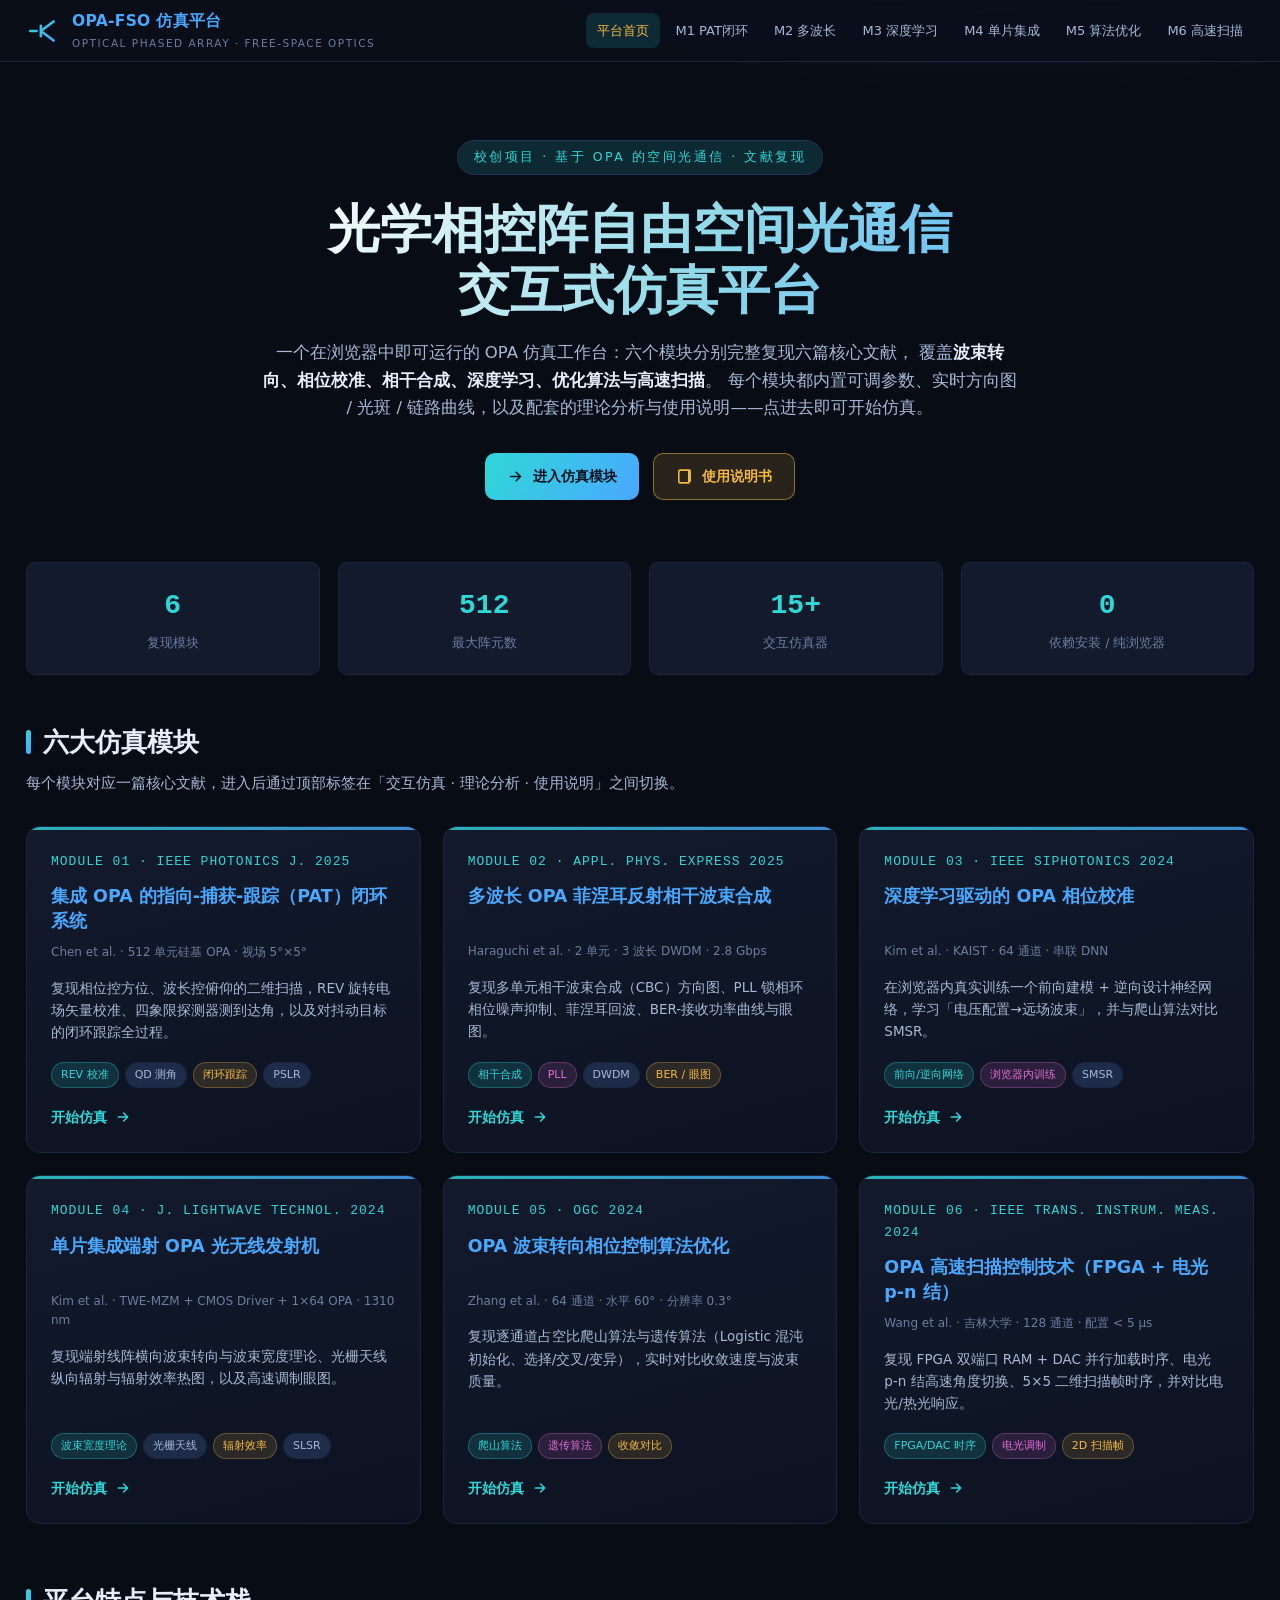
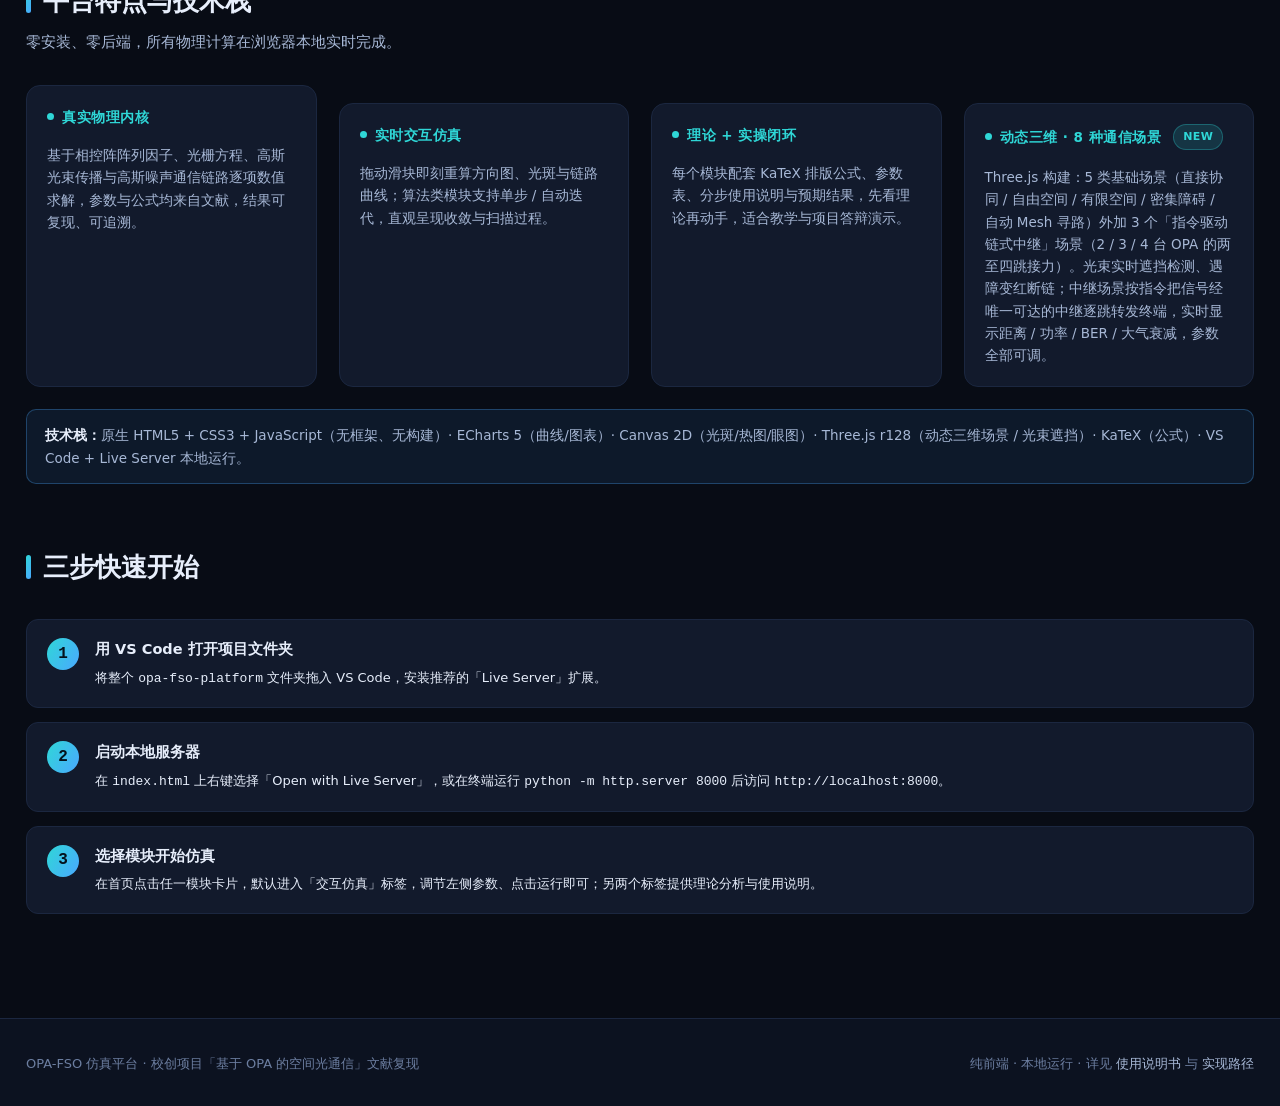
==== index.html @ 12d6d173 "deploy index.html" ====
<!DOCTYPE html>
<html lang="zh-CN">
<head>
<meta charset="UTF-8">
<meta name="viewport" content="width=device-width, initial-scale=1.0">
<title>OPA 自由空间光通信仿真平台</title>
<link rel="icon" href="data:image/svg+xml,%3Csvg xmlns='http://www.w3.org/2000/svg' viewBox='0 0 32 32'%3E%3Cdefs%3E%3ClinearGradient id='g' x1='0' y1='0' x2='1' y2='1'%3E%3Cstop offset='0' stop-color='%232fd7d7'/%3E%3Cstop offset='1' stop-color='%234aa8ff'/%3E%3C/linearGradient%3E%3C/defs%3E%3Cpath d='M4 16h6M14 16l12-9M14 16l12 9M14 11v10' stroke='url(%23g)' stroke-width='2.4' fill='none' stroke-linecap='round'/%3E%3C/svg%3E">
<link rel="stylesheet" href="https://miaoda.feishu.cn/fonts/css2?family=Noto+Sans+SC:wght@300;400;500;700;800&family=JetBrains+Mono:wght@400;600;700&display=swap">
<link rel="stylesheet" href="assets/css/style.css">
</head>
<body>

<!-- ============ 顶部导航 ============ -->
<header class="topbar">
  <a class="brand" href="index.html">
    <svg class="logo" viewBox="0 0 32 32">
      <defs><linearGradient id="lg" x1="0" y1="0" x2="1" y2="1">
        <stop offset="0" stop-color="#2fd7d7"/><stop offset="1" stop-color="#4aa8ff"/>
      </linearGradient></defs>
      <path d="M4 16h6M14 16l12-9M14 16l12 9M14 11v10" stroke="url(#lg)" stroke-width="2.4" fill="none" stroke-linecap="round"/>
    </svg>
    <span class="bt">OPA-FSO 仿真平台<small>OPTICAL PHASED ARRAY · FREE-SPACE OPTICS</small></span>
  </a>
  <nav class="topnav">
    <a class="home active" href="index.html">平台首页</a>
    <a href="modules/module1-pat.html">M1 PAT闭环</a>
    <a href="modules/module2-multiwavelength.html">M2 多波长</a>
    <a href="modules/module3-deeplearning.html">M3 深度学习</a>
    <a href="modules/module4-monolithic.html">M4 单片集成</a>
    <a href="modules/module5-algorithms.html">M5 算法优化</a>
    <a href="modules/module6-highspeed.html">M6 高速扫描</a>
  </nav>
</header>

<!-- ============ Hero ============ -->
<section class="hero">
  <span class="kicker">校创项目 · 基于 OPA 的空间光通信 · 文献复现</span>
  <h1>光学相控阵自由空间光通信<br>交互式仿真平台</h1>
  <p class="lead">
    一个在浏览器中即可运行的 OPA 仿真工作台：六个模块分别完整复现六篇核心文献，
    覆盖<strong style="color:var(--text)">波束转向、相位校准、相干合成、深度学习、优化算法与高速扫描</strong>。
    每个模块都内置可调参数、实时方向图 / 光斑 / 链路曲线，以及配套的理论分析与使用说明——点进去即可开始仿真。
  </p>
  <div class="hero-actions">
    <a class="btn primary" href="#modules">
      <svg width="17" height="17" viewBox="0 0 24 24" fill="none" stroke="currentColor" stroke-width="2.2"><path d="M5 12h14M13 6l6 6-6 6" stroke-linecap="round" stroke-linejoin="round"/></svg>
      进入仿真模块
    </a>
    <a class="btn amber" href="docs/使用说明书.html">
      <svg width="17" height="17" viewBox="0 0 24 24" fill="none" stroke="currentColor" stroke-width="2.2"><path d="M4 5a2 2 0 0 1 2-2h12v18H6a2 2 0 0 1-2-2zM18 3h1a1 1 0 0 1 1 1v15" stroke-linecap="round"/></svg>
      使用说明书
    </a>
  </div>
</section>

<div class="wrap">
  <div class="stat-strip">
    <div class="stat"><div class="v">6</div><div class="l">复现模块</div></div>
    <div class="stat"><div class="v">512</div><div class="l">最大阵元数</div></div>
    <div class="stat"><div class="v">15+</div><div class="l">交互仿真器</div></div>
    <div class="stat"><div class="v">0</div><div class="l">依赖安装 / 纯浏览器</div></div>
  </div>
</div>

<!-- ============ 模块卡片 ============ -->
<section class="section" id="modules">
  <div class="wrap">
    <div class="section-head">
      <h2>六大仿真模块</h2>
      <p>每个模块对应一篇核心文献，进入后通过顶部标签在「交互仿真 · 理论分析 · 使用说明」之间切换。</p>
    </div>
    <div class="grid mods">

      <!-- M1 -->
      <a class="mod-card" href="modules/module1-pat.html">
        <div class="num">MODULE 01 · IEEE PHOTONICS J. 2025</div>
        <h3>集成 OPA 的指向-捕获-跟踪（PAT）闭环系统</h3>
        <div class="meta">Chen et al. · 512 单元硅基 OPA · 视场 5°×5°</div>
        <p class="desc">复现相位控方位、波长控俯仰的二维扫描，REV 旋转电场矢量校准、四象限探测器测到达角，以及对抖动目标的闭环跟踪全过程。</p>
        <div class="tags"><span class="tag cyan">REV 校准</span><span class="tag">QD 测角</span><span class="tag amber">闭环跟踪</span><span class="tag">PSLR</span></div>
        <span class="go">开始仿真 <svg width="16" height="16" viewBox="0 0 24 24" fill="none" stroke="currentColor" stroke-width="2.2"><path d="M5 12h14M13 6l6 6-6 6" stroke-linecap="round" stroke-linejoin="round"/></svg></span>
      </a>

      <!-- M2 -->
      <a class="mod-card" href="modules/module2-multiwavelength.html">
        <div class="num">MODULE 02 · APPL. PHYS. EXPRESS 2025</div>
        <h3>多波长 OPA 菲涅耳反射相干波束合成</h3>
        <div class="meta">Haraguchi et al. · 2 单元 · 3 波长 DWDM · 2.8 Gbps</div>
        <p class="desc">复现多单元相干波束合成（CBC）方向图、PLL 锁相环相位噪声抑制、菲涅耳回波、BER-接收功率曲线与眼图。</p>
        <div class="tags"><span class="tag cyan">相干合成</span><span class="tag magenta">PLL</span><span class="tag">DWDM</span><span class="tag amber">BER / 眼图</span></div>
        <span class="go">开始仿真 <svg width="16" height="16" viewBox="0 0 24 24" fill="none" stroke="currentColor" stroke-width="2.2"><path d="M5 12h14M13 6l6 6-6 6" stroke-linecap="round" stroke-linejoin="round"/></svg></span>
      </a>

      <!-- M3 -->
      <a class="mod-card" href="modules/module3-deeplearning.html">
        <div class="num">MODULE 03 · IEEE SIPHOTONICS 2024</div>
        <h3>深度学习驱动的 OPA 相位校准</h3>
        <div class="meta">Kim et al. · KAIST · 64 通道 · 串联 DNN</div>
        <p class="desc">在浏览器内真实训练一个前向建模 + 逆向设计神经网络，学习「电压配置→远场波束」，并与爬山算法对比 SMSR。</p>
        <div class="tags"><span class="tag cyan">前向/逆向网络</span><span class="tag magenta">浏览器内训练</span><span class="tag">SMSR</span></div>
        <span class="go">开始仿真 <svg width="16" height="16" viewBox="0 0 24 24" fill="none" stroke="currentColor" stroke-width="2.2"><path d="M5 12h14M13 6l6 6-6 6" stroke-linecap="round" stroke-linejoin="round"/></svg></span>
      </a>

      <!-- M4 -->
      <a class="mod-card" href="modules/module4-monolithic.html">
        <div class="num">MODULE 04 · J. LIGHTWAVE TECHNOL. 2024</div>
        <h3>单片集成端射 OPA 光无线发射机</h3>
        <div class="meta">Kim et al. · TWE-MZM + CMOS Driver + 1×64 OPA · 1310 nm</div>
        <p class="desc">复现端射线阵横向波束转向与波束宽度理论、光栅天线纵向辐射与辐射效率热图，以及高速调制眼图。</p>
        <div class="tags"><span class="tag cyan">波束宽度理论</span><span class="tag">光栅天线</span><span class="tag amber">辐射效率</span><span class="tag">SLSR</span></div>
        <span class="go">开始仿真 <svg width="16" height="16" viewBox="0 0 24 24" fill="none" stroke="currentColor" stroke-width="2.2"><path d="M5 12h14M13 6l6 6-6 6" stroke-linecap="round" stroke-linejoin="round"/></svg></span>
      </a>

      <!-- M5 -->
      <a class="mod-card" href="modules/module5-algorithms.html">
        <div class="num">MODULE 05 · OGC 2024</div>
        <h3>OPA 波束转向相位控制算法优化</h3>
        <div class="meta">Zhang et al. · 64 通道 · 水平 60° · 分辨率 0.3°</div>
        <p class="desc">复现逐通道占空比爬山算法与遗传算法（Logistic 混沌初始化、选择/交叉/变异），实时对比收敛速度与波束质量。</p>
        <div class="tags"><span class="tag cyan">爬山算法</span><span class="tag magenta">遗传算法</span><span class="tag amber">收敛对比</span></div>
        <span class="go">开始仿真 <svg width="16" height="16" viewBox="0 0 24 24" fill="none" stroke="currentColor" stroke-width="2.2"><path d="M5 12h14M13 6l6 6-6 6" stroke-linecap="round" stroke-linejoin="round"/></svg></span>
      </a>

      <!-- M6 -->
      <a class="mod-card" href="modules/module6-highspeed.html">
        <div class="num">MODULE 06 · IEEE TRANS. INSTRUM. MEAS. 2024</div>
        <h3>OPA 高速扫描控制技术（FPGA + 电光 p-n 结）</h3>
        <div class="meta">Wang et al. · 吉林大学 · 128 通道 · 配置 &lt; 5 μs</div>
        <p class="desc">复现 FPGA 双端口 RAM + DAC 并行加载时序、电光 p-n 结高速角度切换、5×5 二维扫描帧时序，并对比电光/热光响应。</p>
        <div class="tags"><span class="tag cyan">FPGA/DAC 时序</span><span class="tag magenta">电光调制</span><span class="tag amber">2D 扫描帧</span></div>
        <span class="go">开始仿真 <svg width="16" height="16" viewBox="0 0 24 24" fill="none" stroke="currentColor" stroke-width="2.2"><path d="M5 12h14M13 6l6 6-6 6" stroke-linecap="round" stroke-linejoin="round"/></svg></span>
      </a>

    </div>
  </div>
</section>

<!-- ============ 平台特点 / 技术栈 ============ -->
<section class="section" style="padding-top:10px">
  <div class="wrap">
    <div class="section-head"><h2>平台特点与技术栈</h2><p>零安装、零后端，所有物理计算在浏览器本地实时完成。</p></div>
    <div class="grid" style="grid-template-columns:repeat(4,1fr)">
      <div class="panel"><h4><span class="dot"></span>真实物理内核</h4><p style="font-size:13.5px;color:var(--text-dN);color:var(--text-dim)">基于相控阵阵列因子、光栅方程、高斯光束传播与高斯噪声通信链路逐项数值求解，参数与公式均来自文献，结果可复现、可追溯。</p></div>
      <div class="panel"><h4><span class="dot"></span>实时交互仿真</h4><p style="font-size:13.5px;color:var(--text-dim)">拖动滑块即刻重算方向图、光斑与链路曲线；算法类模块支持单步 / 自动迭代，直观呈现收敛与扫描过程。</p></div>
      <div class="panel"><h4><span class="dot"></span>理论 + 实操闭环</h4><p style="font-size:13.5px;color:var(--text-dim)">每个模块配套 KaTeX 排版公式、参数表、分步使用说明与预期结果，先看理论再动手，适合教学与项目答辩演示。</p></div>
      <div class="panel"><h4><span class="dot"></span>动态三维 · 8 种通信场景 <span class="tag cyan" style="margin-left:4px">NEW</span></h4><p style="font-size:13.5px;color:var(--text-dim)">Three.js 构建：5 类基础场景（直接协同 / 自由空间 / 有限空间 / 密集障碍 / 自动 Mesh 寻路）外加 3 个「指令驱动链式中继」场景（2 / 3 / 4 台 OPA 的两至四跳接力）。光束实时遮挡检测、遇障变红断链；中继场景按指令把信号经唯一可达的中继逐跳转发终端，实时显示距离 / 功率 / BER / 大气衰减，参数全部可调。</p></div>
    </div>
    <div class="note" style="margin-top:22px">
      <strong>技术栈：</strong>原生 HTML5 + CSS3 + JavaScript（无框架、无构建）· ECharts 5（曲线/图表）· Canvas 2D（光斑/热图/眼图）· Three.js r128（动态三维场景 / 光束遮挡）· KaTeX（公式）· VS Code + Live Server 本地运行。
    </div>
  </div>
</section>

<!-- ============ 快速开始 ============ -->
<section class="section" style="padding-top:0">
  <div class="wrap">
    <div class="section-head"><h2>三步快速开始</h2></div>
    <div class="steps">
      <div class="step-card"><div><h4>用 VS Code 打开项目文件夹</h4><p>将整个 <code>opa-fso-platform</code> 文件夹拖入 VS Code，安装推荐的「Live Server」扩展。</p></div></div>
      <div class="step-card"><div><h4>启动本地服务器</h4><p>在 <code>index.html</code> 上右键选择「Open with Live Server」，或在终端运行 <code>python -m http.server 8000</code> 后访问 <code>http://localhost:8000</code>。</p></div></div>
      <div class="step-card"><div><h4>选择模块开始仿真</h4><p>在首页点击任一模块卡片，默认进入「交互仿真」标签，调节左侧参数、点击运行即可；另两个标签提供理论分析与使用说明。</p></div></div>
    </div>
  </div>
</section>

<!-- ============ 页脚 ============ -->
<footer class="footer">
  <div class="frow">
    <div>OPA-FSO 仿真平台 · 校创项目「基于 OPA 的空间光通信」文献复现</div>
    <div>纯前端 · 本地运行 · 详见 <a href="docs/使用说明书.html">使用说明书</a> 与 <a href="docs/实现路径.html">实现路径</a></div>
  </div>
</footer>

</body>
</html>
---- assets/css/style.css ----
/* ============================================================
   OPA-FSO 仿真平台 全局样式
   风格：深色光子学 / 科研仪器
   ============================================================ */

/* ---------- 设计变量 ---------- */
:root {
  --bg:        #080c15;
  --bg-2:      #0c1220;
  --panel:     #121a2c;
  --panel-2:   #18233c;
  --panel-3:   #1e2c4a;
  --border:    #253355;
  --border-soft: #1b2740;

  --text:      #e7eefb;
  --text-dim:  #a7b8d6;
  --text-mute: #6c7ea0;

  --cyan:      #2fd7d7;
  --cyan-soft: rgba(47,215,215,.14);
  --blue:      #4aa8ff;
  --amber:     #f6b942;
  --magenta:   #e26bd6;
  --green:     #4ade9a;
  --red:       #f87171;

  --grad-beam: linear-gradient(120deg,#2fd7d7 0%,#4aa8ff 100%);
  --shadow:    0 10px 34px rgba(0,0,0,.45);

  --mono: 'JetBrains Mono','Cascadia Code',Consolas,'Courier New',monospace;
  --sans: 'Noto Sans SC','Segoe UI',system-ui,-apple-system,sans-serif;

  --radius: 14px;
  --radius-sm: 9px;
  --nav-h: 62px;
}

/* ---------- 基础重置 ---------- */
* { box-sizing: border-box; margin: 0; padding: 0; }
html { scroll-behavior: smooth; }
body {
  font-family: var(--sans);
  background:
    radial-gradient(1100px 520px at 78% -8%, rgba(74,168,255,.12), transparent 60%),
    radial-gradient(900px 480px at 8% -10%, rgba(47,215,215,.10), transparent 55%),
    var(--bg);
  color: var(--text);
  line-height: 1.65;
  min-height: 100vh;
  -webkit-font-smoothing: antialiased;
}
a { color: var(--blue); text-decoration: none; }
a:hover { color: var(--cyan); }
img { max-width: 100%; }
::selection { background: rgba(47,215,215,.3); }

/* 滚动条 */
::-webkit-scrollbar { width: 10px; height: 10px; }
::-webkit-scrollbar-track { background: var(--bg-2); }
::-webkit-scrollbar-thumb { background: #2a3a5e; border-radius: 6px; }
::-webkit-scrollbar-thumb:hover { background: #38507e; }

/* ============================================================
   顶部导航
   ============================================================ */
.topbar {
  position: sticky; top: 0; z-index: 100;
  height: var(--nav-h);
  display: flex; align-items: center; gap: 18px;
  padding: 0 26px;
  background: rgba(10,15,27,.82);
  backdrop-filter: blur(14px);
  border-bottom: 1px solid var(--border-soft);
}
.brand { display: flex; align-items: center; gap: 12px; font-weight: 700; white-space: nowrap; }
.brand .logo { width: 34px; height: 34px; flex: none; }
.brand .bt { font-size: 15.5px; letter-spacing: .3px; }
.brand .bt small { display:block; font-weight: 400; font-size: 10.5px; color: var(--text-mute); letter-spacing: 1.5px; }
.topnav { margin-left: auto; display: flex; gap: 4px; align-items: center; flex-wrap: wrap; }
.topnav a {
  color: var(--text-dim); font-size: 13px; padding: 7px 11px;
  border-radius: 8px; white-space: nowrap; transition: .18s;
}
.topnav a:hover { background: var(--panel-2); color: var(--text); }
.topnav a.active { color: var(--cyan); background: var(--cyan-soft); }
.topnav a.home { color: var(--amber); }

/* ============================================================
   首页
   ============================================================ */
.hero {
  position: relative;
  padding: 78px 26px 54px;
  text-align: center;
  overflow: hidden;
}
.hero .kicker {
  display: inline-flex; align-items: center; gap: 8px;
  font-size: 12.5px; letter-spacing: 2.5px; color: var(--cyan);
  border: 1px solid var(--border); border-radius: 30px;
  padding: 6px 16px; margin-bottom: 24px; background: var(--cyan-soft);
}
.hero h1 {
  font-size: clamp(30px, 5vw, 52px); font-weight: 800; line-height: 1.18;
  background: linear-gradient(120deg,#ffffff 20%,#8fd9e8 55%,#4aa8ff 100%);
  -webkit-background-clip: text; background-clip: text; color: transparent;
  margin-bottom: 18px;
}
.hero p.lead { max-width: 760px; margin: 0 auto; color: var(--text-dim); font-size: 16.5px; }
.hero .hero-actions { margin-top: 32px; display: flex; gap: 14px; justify-content: center; flex-wrap: wrap; }

.btn {
  display: inline-flex; align-items: center; gap: 9px;
  font-family: var(--sans); font-size: 14px; font-weight: 600;
  padding: 11px 22px; border-radius: 10px; cursor: pointer;
  border: 1px solid var(--border); background: var(--panel-2); color: var(--text);
  transition: .18s; text-decoration: none;
}
.btn:hover { border-color: var(--cyan); transform: translateY(-2px); color: var(--text); }
.btn.primary { background: var(--grad-beam); color: #04121c; border: none; font-weight: 700; }
.btn.primary:hover { filter: brightness(1.08); color:#04121c; }
.btn.amber { background: rgba(246,185,66,.14); border-color: rgba(246,185,66,.5); color: var(--amber); }
.btn.sm { padding: 7px 13px; font-size: 12.5px; border-radius: 8px; }
.btn:disabled { opacity:.45; cursor:not-allowed; transform:none; }

.wrap { max-width: 1280px; margin: 0 auto; padding: 0 26px; }
.section { padding: 46px 0; }
.section-head { margin-bottom: 30px; }
.section-head h2 { font-size: 26px; font-weight: 700; display:flex; align-items:center; gap:12px; }
.section-head h2::before { content:""; width:5px; height:24px; border-radius:3px; background: var(--grad-beam); }
.section-head p { color: var(--text-dim); margin-top: 8px; font-size: 14.5px; }

/* 模块卡片网格 */
.grid { display: grid; gap: 22px; }
.grid.mods { grid-template-columns: repeat(3, 1fr); }
.mod-card {
  position: relative; display: flex; flex-direction: column;
  background: linear-gradient(165deg,var(--panel) 0%,var(--bg-2) 100%);
  border: 1px solid var(--border-soft); border-radius: var(--radius);
  padding: 24px; overflow: hidden; transition: .22s;
}
.mod-card::before {
  content:""; position:absolute; inset:0 0 auto 0; height:3px;
  background: var(--grad-beam); opacity:.8;
}
.mod-card:hover { transform: translateY(-5px); border-color: var(--cyan); box-shadow: var(--shadow); }
.mod-card .num {
  font-family: var(--mono); font-size: 13px; color: var(--cyan); letter-spacing:1px; margin-bottom: 12px;
}
.mod-card h3 { font-size: 17.5px; font-weight: 700; line-height: 1.4; margin-bottom: 10px; min-height: 48px; }
.mod-card .meta { font-size: 12px; color: var(--text-mute); margin-bottom: 14px; }
.mod-card p.desc { font-size: 13.5px; color: var(--text-dim); flex: 1; margin-bottom: 18px; }
.mod-card .tags { display: flex; flex-wrap: wrap; gap: 6px; margin-bottom: 18px; }
.tag {
  font-size: 11px; padding: 3px 9px; border-radius: 20px;
  background: var(--panel-3); color: var(--text-dim); border:1px solid var(--border-soft);
}
.tag.cyan { background: var(--cyan-soft); color: var(--cyan); border-color: rgba(47,215,215,.3); }
.tag.amber { background: rgba(246,185,66,.13); color: var(--amber); border-color: rgba(246,185,66,.3); }
.tag.magenta { background: rgba(226,107,214,.13); color: var(--magenta); border-color: rgba(226,107,214,.3); }
.mod-card .go {
  margin-top: auto; display:inline-flex; align-items:center; gap:8px;
  font-size: 13.5px; font-weight: 600; color: var(--cyan);
}
.mod-card .go svg { transition: .2s; }
.mod-card:hover .go svg { transform: translateX(5px); }

/* 首页统计条 */
.stat-strip { display:grid; grid-template-columns: repeat(4,1fr); gap:18px; margin: 8px 0 0; }
.stat {
  background: var(--panel); border:1px solid var(--border-soft);
  border-radius: var(--radius-sm); padding: 20px; text-align:center;
}
.stat .v { font-family: var(--mono); font-size: 28px; font-weight: 700; color: var(--cyan); }
.stat .l { font-size: 12.5px; color: var(--text-mute); margin-top: 4px; }

/* ============================================================
   模块页头部
   ============================================================ */
.mod-header { padding: 34px 26px 22px; border-bottom: 1px solid var(--border-soft);
  background: linear-gradient(180deg, rgba(24,35,60,.5), transparent); }
.mod-header .crumb { font-size: 12.5px; color: var(--text-mute); margin-bottom: 14px; }
.mod-header .crumb a { color: var(--text-dim); }
.mod-header h1 { font-size: clamp(22px,3vw,30px); font-weight: 800; line-height:1.3; margin-bottom: 12px; }
.mod-header .src { font-size: 13.5px; color: var(--text-dim); margin-bottom: 14px; }
.mod-header .tags { display:flex; flex-wrap:wrap; gap:7px; }

/* Tab 栏 */
.tabs { display: flex; gap: 4px; padding: 0 26px; border-bottom: 1px solid var(--border-soft);
  position: sticky; top: var(--nav-h); z-index: 50; background: rgba(8,12,21,.9); backdrop-filter: blur(10px); }
.tab-btn {
  font-family: var(--sans); font-size: 14px; font-weight: 600; color: var(--text-mute);
  background: none; border: none; cursor: pointer; padding: 15px 20px;
  border-bottom: 3px solid transparent; transition: .18s;
}
.tab-btn:hover { color: var(--text); }
.tab-btn.active { color: var(--cyan); border-bottom-color: var(--cyan); }
.tab-pane { display: none; }
.tab-pane.active { display: block; animation: fade .3s ease; }
@keyframes fade { from { opacity:0; transform: translateY(6px);} to {opacity:1; transform:none;} }

/* ============================================================
   仿真工作台
   ============================================================ */
.workbench { display: grid; grid-template-columns: 320px 1fr; gap: 20px; padding: 26px; align-items: start; }
.panel {
  background: var(--panel); border: 1px solid var(--border-soft);
  border-radius: var(--radius); padding: 20px;
}
.panel + .panel { margin-top: 18px; }
.panel h4 {
  font-size: 13.5px; font-weight: 700; letter-spacing: .5px; color: var(--cyan);
  margin-bottom: 16px; display:flex; align-items:center; gap:8px; text-transform: uppercase;
}
.panel h4 .dot { width:7px; height:7px; border-radius:50%; background: var(--cyan); }

.stage { min-width: 0; }
.chart-box { width: 100%; height: 380px; }
.chart-box.tall { height: 460px; }
.canvas-box { width: 100%; background: #05080f; border:1px solid var(--border-soft); border-radius: var(--radius-sm); }
.canvas-box canvas { display:block; width:100%; border-radius: var(--radius-sm); }
.stage-grid { display:grid; gap: 18px; }
.stage-grid.two { grid-template-columns: 1fr 1fr; }

/* 控件 */
.ctrl { margin-bottom: 17px; }
.ctrl:last-child { margin-bottom: 0; }
.ctrl label { display: flex; justify-content: space-between; font-size: 13px; color: var(--text-dim); margin-bottom: 7px; }
.ctrl label .val { font-family: var(--mono); color: var(--cyan); font-size: 12.5px; }
input[type=range] {
  -webkit-appearance: none; width: 100%; height: 5px; border-radius: 4px;
  background: var(--panel-3); outline: none; cursor: pointer;
}
input[type=range]::-webkit-slider-thumb {
  -webkit-appearance: none; width: 17px; height: 17px; border-radius: 50%;
  background: var(--cyan); border: 3px solid #0a1420; box-shadow: 0 0 0 1px var(--cyan); cursor: pointer;
}
input[type=range]::-moz-range-thumb { width: 15px; height:15px; border-radius:50%; background: var(--cyan); border:none; cursor:pointer; }
select, input[type=text], input[type=number] {
  width: 100%; background: var(--bg-2); color: var(--text);
  border: 1px solid var(--border); border-radius: 8px; padding: 9px 11px;
  font-family: var(--sans); font-size: 13px; cursor: pointer;
}
select:focus, input:focus { outline: none; border-color: var(--cyan); }

.switch-row { display:flex; align-items:center; justify-content:space-between; font-size:13px; color:var(--text-dim); margin-bottom:12px; }
.switch { position: relative; width: 42px; height: 23px; flex:none; }
.switch input { opacity:0; width:0; height:0; }
.slider-sw { position:absolute; inset:0; background: var(--panel-3); border-radius:20px; cursor:pointer; transition:.2s; }
.slider-sw::before { content:""; position:absolute; width:17px; height:17px; left:3px; top:3px; background:var(--text-dim); border-radius:50%; transition:.2s; }
.switch input:checked + .slider-sw { background: var(--cyan); }
.switch input:checked + .slider-sw::before { transform: translateX(19px); background:#04121c; }

.btn-row { display:flex; gap:9px; flex-wrap:wrap; }
.btn-row .btn { flex:1; justify-content:center; }

/* 指标读数 */
.metrics { display:grid; grid-template-columns: repeat(2,1fr); gap:12px; margin-top: 16px; }
.metric {
  background: var(--bg-2); border:1px solid var(--border-soft); border-radius: var(--radius-sm);
  padding: 13px 14px;
}
.metric .ml { font-size: 11px; color: var(--text-mute); letter-spacing:.5px; }
.metric .mv { font-family: var(--mono); font-size: 19px; font-weight: 700; color: var(--text); margin-top:3px; }
.metric .mv.cyan { color: var(--cyan); }
.metric .mv.amber { color: var(--amber); }
.metric .mv.green { color: var(--green); }
.metric .mv.magenta { color: var(--magenta); }

/* 日志 / 状态行 */
.logline {
  font-family: var(--mono); font-size: 12px; color: var(--text-dim);
  background: #05080f; border:1px solid var(--border-soft); border-radius: 8px;
  padding: 10px 12px; min-height: 60px; max-height: 150px; overflow:auto; white-space: pre-wrap;
}
.pill-status { display:inline-flex; align-items:center; gap:7px; font-size:12px; padding:4px 12px; border-radius:20px;
  background: var(--panel-3); color:var(--text-dim); }
.pill-status .b { width:8px;height:8px;border-radius:50%; background:var(--text-mute); }
.pill-status.run { color:var(--green); background:rgba(74,222,154,.12); }
.pill-status.run .b { background:var(--green); animation: blink 1s infinite; }
@keyframes blink { 50% { opacity:.3; } }

/* ============================================================
   理论 / 说明文档排版
   ============================================================ */
.docs-body { padding: 34px 26px 60px; max-width: 1080px; margin: 0 auto; }
.docs-body h2 { font-size: 23px; font-weight: 700; margin: 34px 0 14px; padding-bottom: 10px;
  border-bottom: 1px solid var(--border-soft); display:flex; align-items:center; gap:10px; }
.docs-body h2:first-child { margin-top: 0; }
.docs-body h3 { font-size: 17px; font-weight: 700; margin: 24px 0 10px; color: var(--cyan); }
.docs-body p { color: var(--text-dim); margin-bottom: 13px; font-size: 14.5px; }
.docs-body ul, .docs-body ol { margin: 0 0 14px 22px; color: var(--text-dim); font-size: 14.5px; }
.docs-body li { margin-bottom: 7px; }
.docs-body strong { color: var(--text); }
.docs-body code {
  font-family: var(--mono); font-size: 12.5px; background: var(--panel-3);
  padding: 2px 7px; border-radius: 5px; color: var(--cyan);
}
.docs-body pre {
  background: #05080f; border: 1px solid var(--border-soft); border-radius: 10px;
  padding: 16px 18px; overflow:auto; margin-bottom: 16px;
}
.docs-body pre code { background:none; padding:0; color: var(--text-dim); font-size:12.5px; line-height:1.7; }

.formula {
  background: linear-gradient(160deg,var(--panel-2),var(--panel));
  border:1px solid var(--border); border-left: 4px solid var(--cyan);
  border-radius: 10px; padding: 16px 20px; margin: 16px 0; overflow-x:auto;
}
.formula .flabel { font-size:11.5px; color:var(--text-mute); margin-bottom:6px; letter-spacing:1px; }
.note { background: rgba(74,168,255,.09); border:1px solid rgba(74,168,255,.3); border-radius:10px;
  padding: 14px 18px; margin: 16px 0; font-size:13.5px; color:var(--text-dim); }
.note.amber { background:rgba(246,185,66,.09); border-color:rgba(246,185,66,.35); }
.note.green { background:rgba(74,222,154,.09); border-color:rgba(74,222,154,.35); }
.note strong { color: var(--text); }

/* 表格 */
.tbl-wrap { overflow-x:auto; margin: 16px 0; border-radius: 10px; border:1px solid var(--border-soft); }
table.data { width:100%; border-collapse: collapse; font-size: 13px; }
table.data th { background: var(--panel-2); color: var(--text); font-weight:600; text-align:left;
  padding: 11px 14px; white-space:nowrap; }
table.data td { padding: 10px 14px; border-top:1px solid var(--border-soft); color:var(--text-dim); }
table.data tr:hover td { background: rgba(74,168,255,.06); }
table.data td .mono, table.data td { font-variant-numeric: tabular-nums; }
table.data .mono { font-family: var(--mono); color: var(--cyan); }

/* 步骤卡 */
.steps { counter-reset: step; display:grid; gap:14px; margin: 18px 0; }
.step-card { display:flex; gap:16px; background:var(--panel); border:1px solid var(--border-soft); border-radius:12px; padding:18px 20px; }
.step-card::before { counter-increment:step; content: counter(step); flex:none;
  width:32px;height:32px;border-radius:50%; background:var(--grad-beam); color:#04121c;
  display:flex;align-items:center;justify-content:center; font-weight:800; font-family:var(--mono); }
.step-card h4 { font-size:14.5px; margin-bottom:5px; }
.step-card p { font-size:13px; margin:0; }

/* 原理示意图容器 */
.fig { background:var(--panel); border:1px solid var(--border-soft); border-radius:12px; padding:18px; margin:18px 0; text-align:center; }
.fig .cap { font-size:12.5px; color:var(--text-mute); margin-top:10px; }

/* ============================================================
   页脚
   ============================================================ */
.footer { border-top: 1px solid var(--border-soft); padding: 34px 26px; margin-top: 40px;
  background: var(--bg-2); color: var(--text-mute); font-size: 13px; }
.footer .frow { max-width:1280px; margin:0 auto; display:flex; justify-content:space-between; gap:20px; flex-wrap:wrap; }
.footer a { color: var(--text-dim); }

/* ============================================================
   动态三维场景（Three.js）
   ============================================================ */
.s3d {
  position: relative; height: 680px;
  border: 1px solid var(--border-soft); border-radius: var(--radius);
  overflow: hidden; background: #05080f;
}
.s3d-view { position: absolute; inset: 0; }
.s3d-view canvas { display: block; }
.s3d-hud, .s3d-ctrl {
  position: absolute; z-index: 5;
  background: rgba(13, 19, 33, .84);
  backdrop-filter: blur(13px);
  border: 1px solid var(--border); border-radius: 12px; padding: 16px;
}
.s3d-hud { top: 14px; left: 14px; width: 302px; max-height: calc(100% - 28px); overflow: auto; }
.s3d-ctrl { top: 14px; right: 14px; width: 274px; max-height: calc(100% - 28px); overflow: auto; }
.s3d-hud h4, .s3d-ctrl h4 {
  font-size: 12px; margin-bottom: 13px;
  text-transform: uppercase; color: var(--cyan);
  display: flex; align-items: center; gap: 8px;
}
.s3d-hud h4 .dot, .s3d-ctrl h4 .dot { width: 7px; height: 7px; border-radius: 50%; background: var(--cyan); }

.s3d-status { display: flex; align-items: center; justify-content: space-between; gap: 8px; margin-bottom: 12px; }
.s3d-switch { font-family: var(--mono); font-size: 10.5px; color: var(--amber); }

.s3d-links { display: flex; flex-direction: column; gap: 7px; }
.lk {
  display: grid; grid-template-columns: 1fr auto; row-gap: 1px;
  padding: 8px 10px; border-radius: 8px;
  background: var(--bg-2); border: 1px solid var(--border-soft);
}
.lk .lk-n { font-family: var(--mono); font-size: 11.5px; font-weight: 700; color: var(--text); align-self: center; }
.lk .lk-badge {
  font-size: 9px; letter-spacing: .5px; padding: 2px 7px; border-radius: 10px;
  background: var(--panel-3); color: var(--text-dim); align-self: center;
}
.lk .lk-d, .lk .lk-pr, .lk .lk-ber {
  grid-column: 1 / -1; font-family: var(--mono); font-size: 10px; color: var(--text-mute);
}
.lk.active { border-color: var(--cyan); background: rgba(47,215,215,.10); }
.lk.active .lk-badge { background: var(--cyan); color: #04121c; font-weight: 700; }
.lk.los .lk-badge { background: rgba(74,222,154,.2); color: var(--green); }
.lk.nlos { border-color: rgba(248,113,113,.4); background: rgba(248,113,113,.08); }
.lk.nlos .lk-badge { background: rgba(248,113,113,.22); color: var(--red); }
.lk.nlos .lk-d, .lk.nlos .lk-pr, .lk.nlos .lk-ber { color: #d98a8a; }

.s3d-hud .metrics { grid-template-columns: 1fr 1fr; gap: 8px; margin-top: 12px; }
.s3d-hud .metric { padding: 9px 10px; }
.s3d-hud .metric .mv { font-size: 14px; }
.s3d-ctrl .ctrl { margin-bottom: 13px; }
.s3d-ctrl .note { line-height: 1.5; }

/* 中继跳 */
.lk.hop { border-color: var(--cyan); background: rgba(47,215,215,.08); }
.lk.hop .lk-badge { background: var(--cyan); color: #04121c; font-weight: 700; }
.lk.hop .lk-n { font-size: 10.5px; letter-spacing: .2px; }

/* ============================================================
   响应式
   ============================================================ */
@media (max-width: 1080px) {
  .grid.mods { grid-template-columns: repeat(2,1fr); }
  .stat-strip { grid-template-columns: repeat(2,1fr); }
}
@media (max-width: 900px) {
  .workbench { grid-template-columns: 1fr; }
  .stage-grid.two { grid-template-columns: 1fr; }
  .s3d { height: auto; display: flex; flex-direction: column; overflow: visible; }
  .s3d-view { position: relative; inset: auto; height: 420px; flex: none; }
  .s3d-hud, .s3d-ctrl { position: relative; top: auto; left: auto; right: auto; width: auto; max-height: none; }
}
@media (max-width: 680px) {
  .grid.mods { grid-template-columns: 1fr; }
  .topnav { display:none; }
  .hero { padding: 54px 18px 40px; }
  .wrap, .workbench, .docs-body { padding-left:16px; padding-right:16px; }
  .metrics { grid-template-columns: 1fr 1fr; }
}
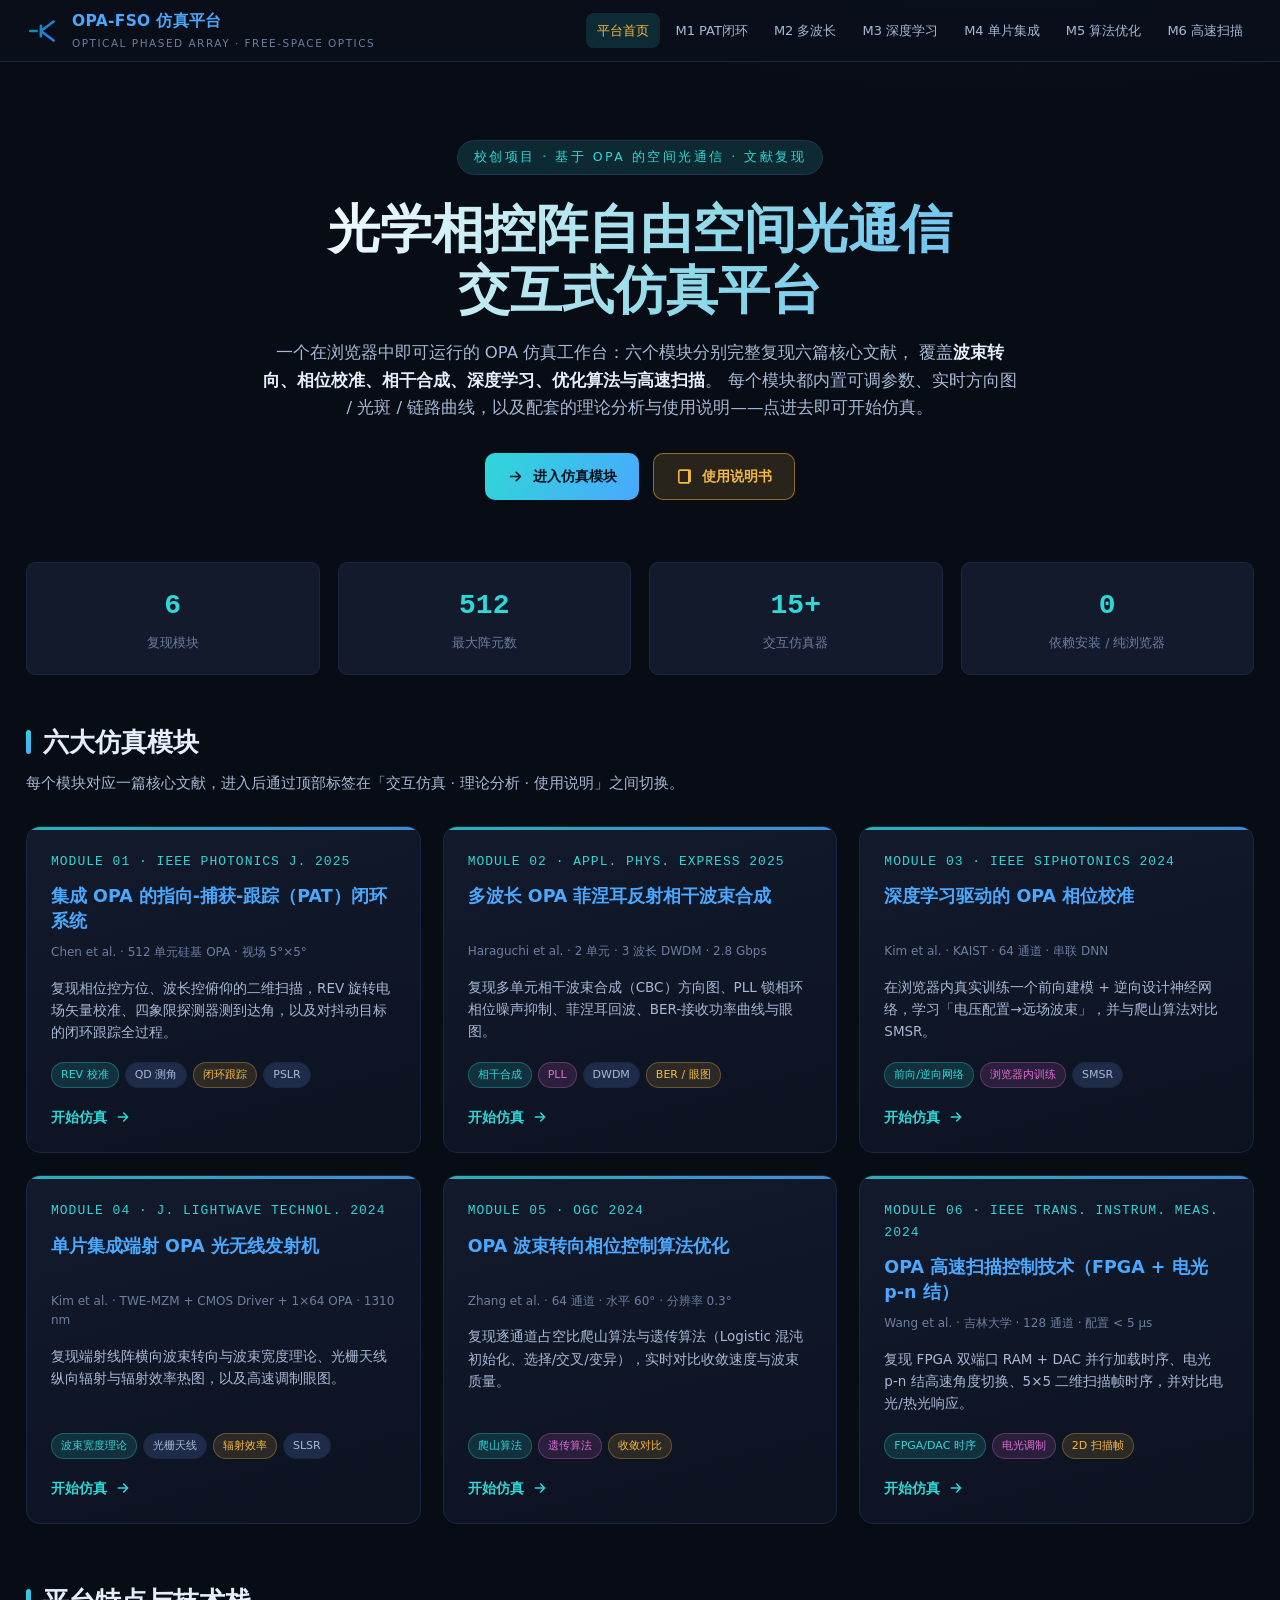
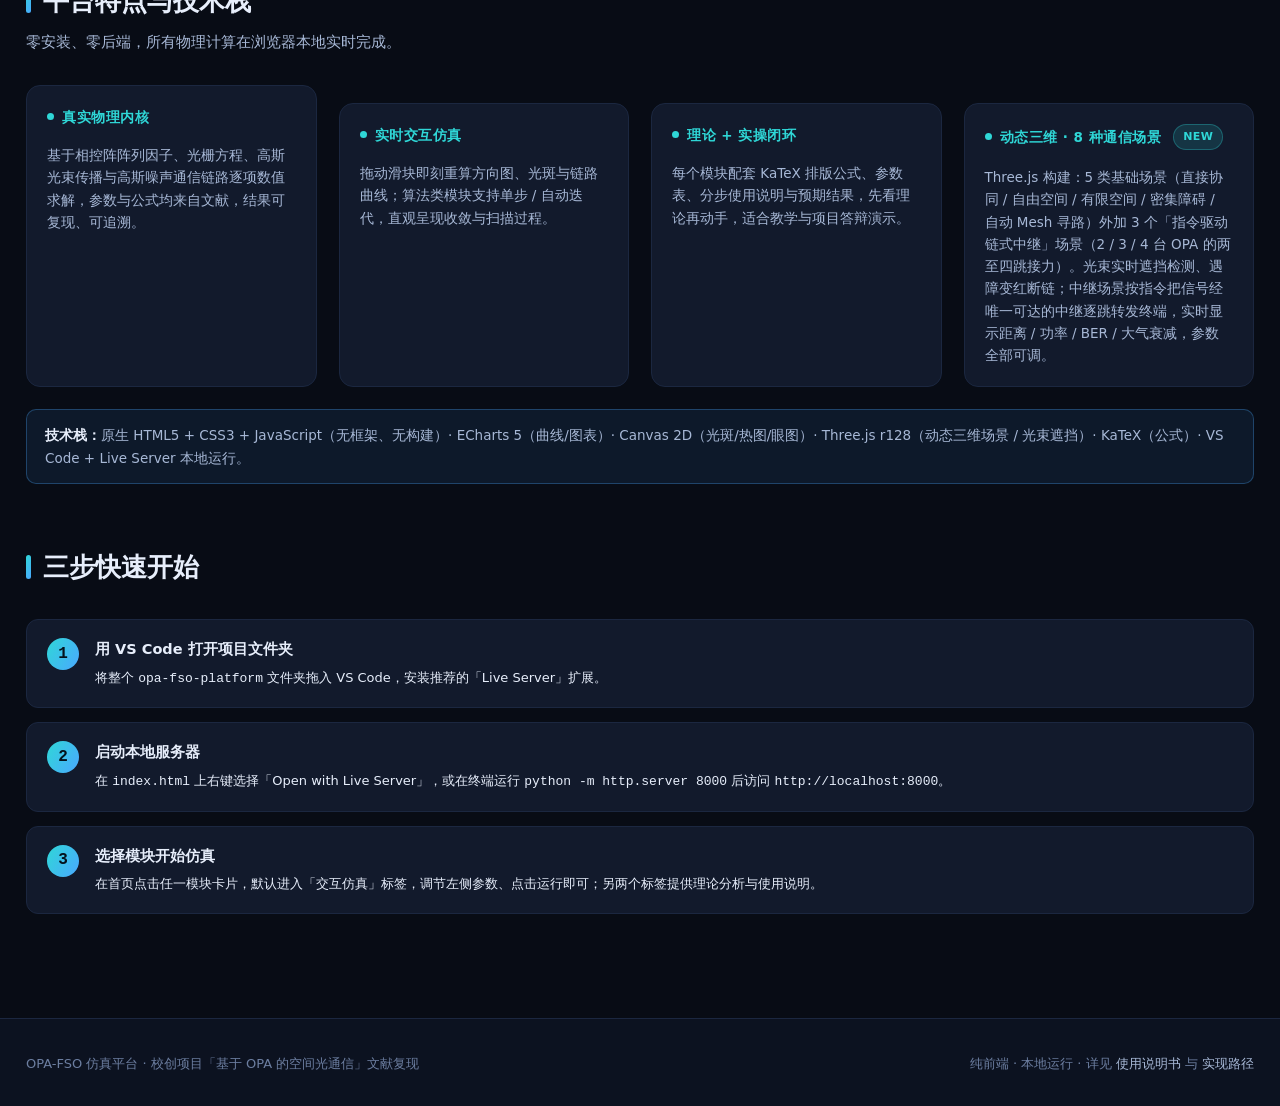
==== commit a170dd1d: "更新为浅色高级版界面: index.html" ====
--- a/index.html
+++ b/index.html
@@ -15,7 +15,7 @@
   <a class="brand" href="index.html">
     <svg class="logo" viewBox="0 0 32 32">
       <defs><linearGradient id="lg" x1="0" y1="0" x2="1" y2="1">
-        <stop offset="0" stop-color="#2fd7d7"/><stop offset="1" stop-color="#4aa8ff"/>
+        <stop offset="0" stop-color="#0c8fa0"/><stop offset="1" stop-color="#2f7cf6"/>
       </linearGradient></defs>
       <path d="M4 16h6M14 16l12-9M14 16l12 9M14 11v10" stroke="url(#lg)" stroke-width="2.4" fill="none" stroke-linecap="round"/>
     </svg>
